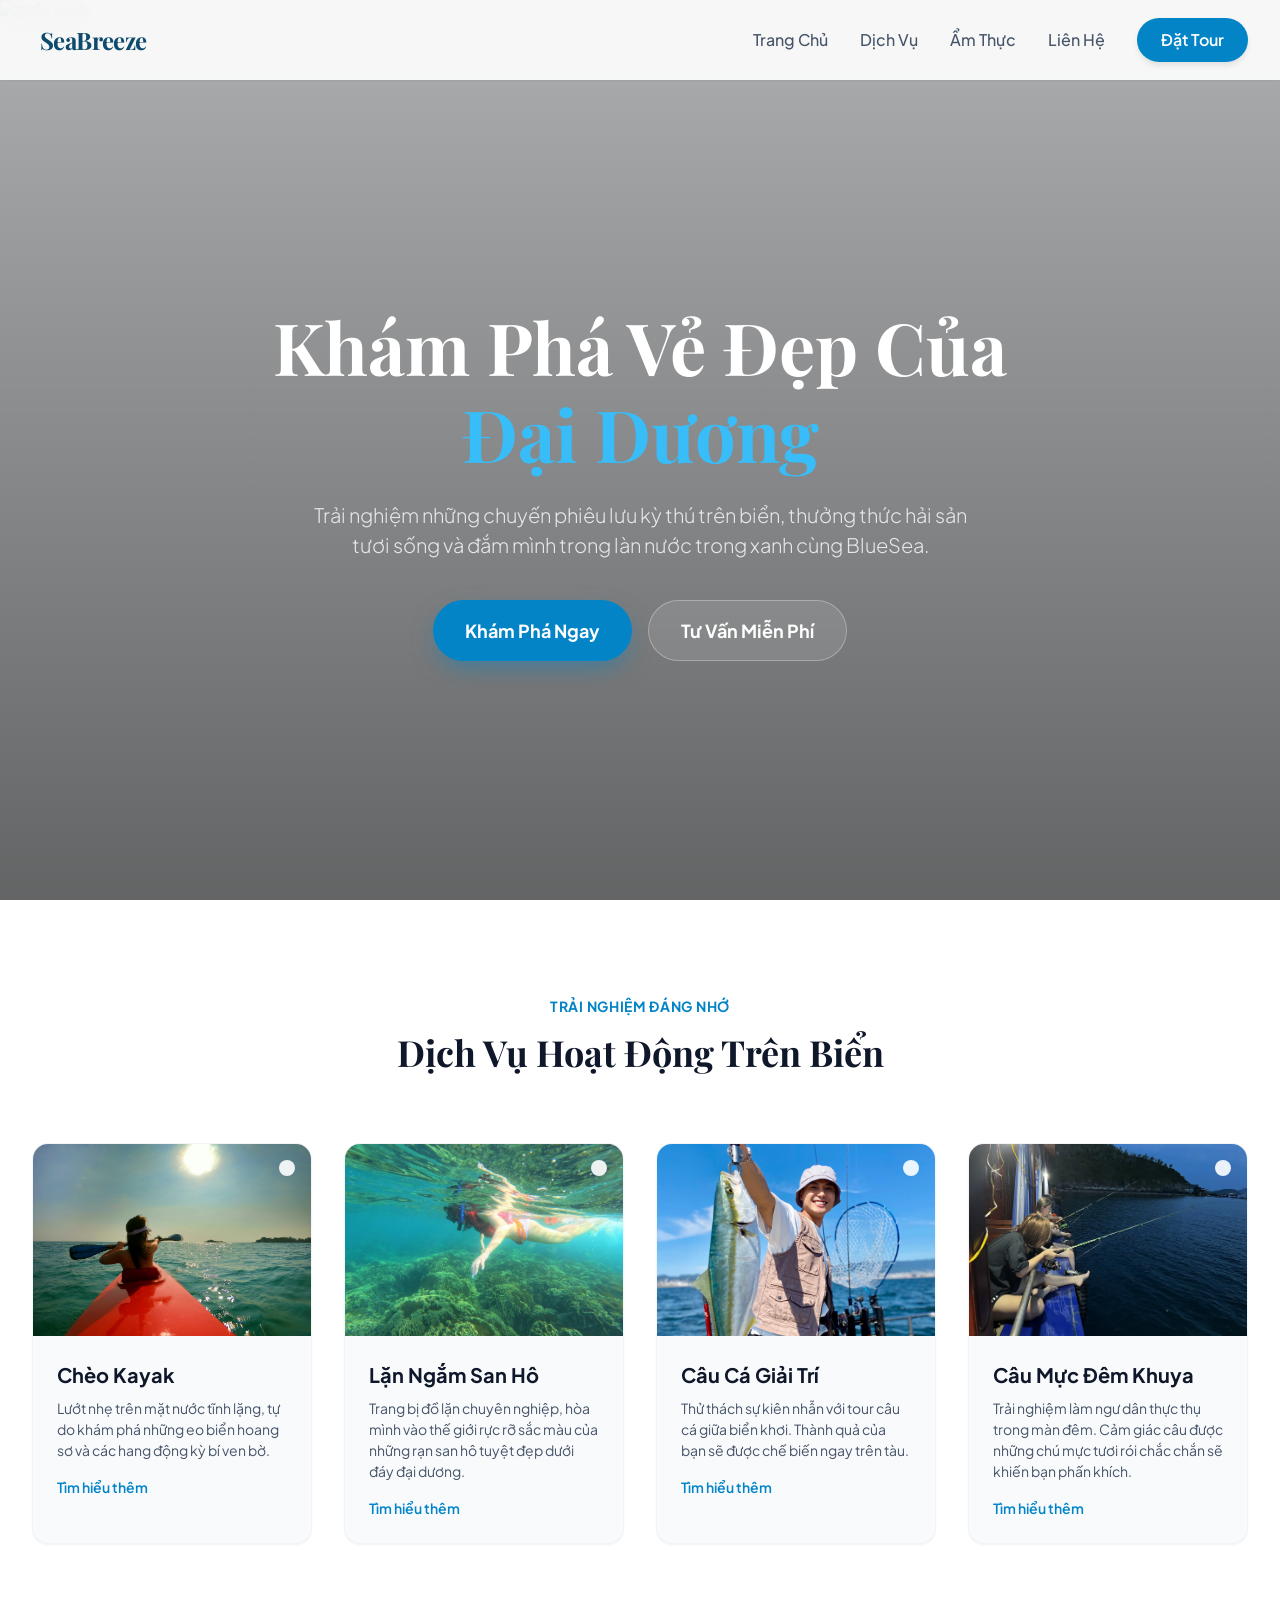
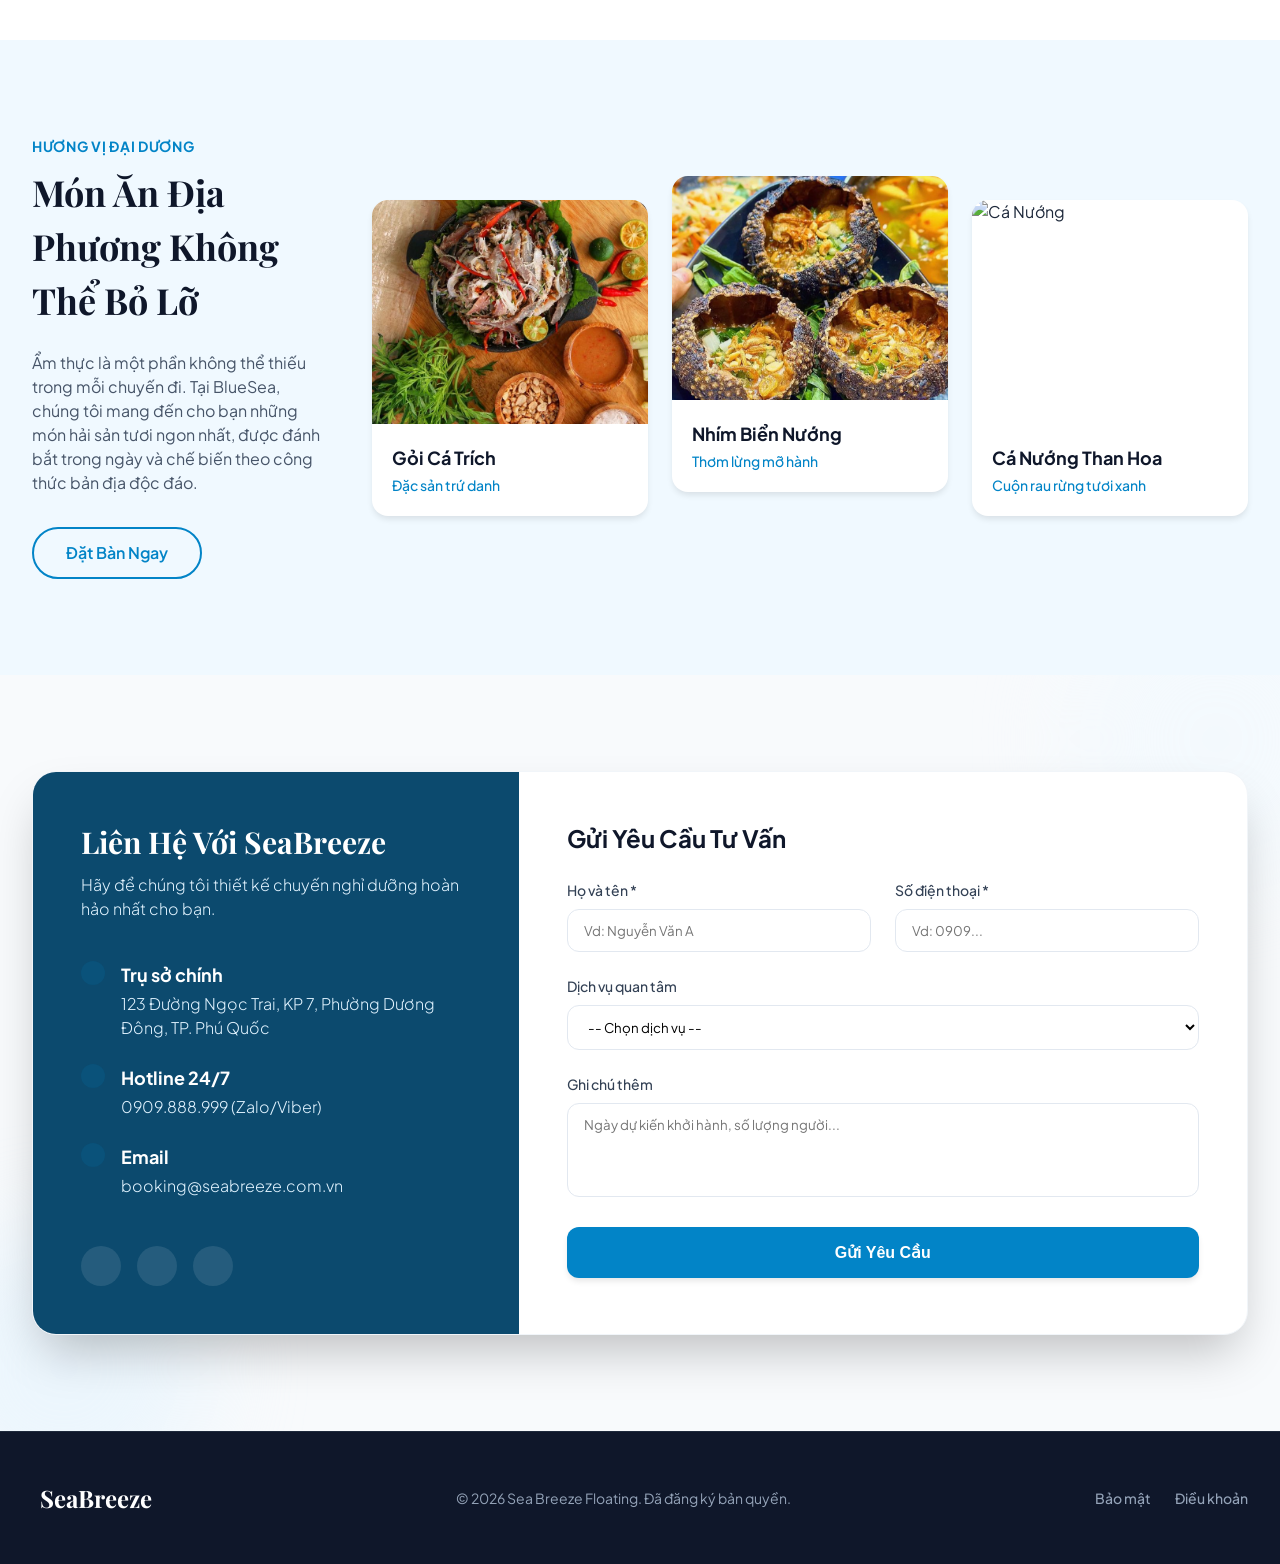
==== index.html @ 927262db "upload project" ====
<!DOCTYPE html>
<html lang="vi">
<head>
    <meta charset="UTF-8">
    <meta name="viewport" content="width=device-width, initial-scale=1.0">
    <title>Sea Breeze Floating - Khám Phá Đại Dương</title>
    
    <link rel="preconnect" href="https://fonts.googleapis.com">
    <link rel="preconnect" href="https://fonts.gstatic.com" crossorigin>
    <link href="https://fonts.googleapis.com/css2?family=Playfair+Display:wght@600;700&family=Plus+Jakarta+Sans:wght@300;400;500;600;700&display=swap" rel="stylesheet">
    <link rel="stylesheet" href="styles/style.css">
    <script src="https://unpkg.com/@phosphor-icons/web"></script>
</head>
<body> 

    <nav id="navbar" class="navbar">
        <div class="container navbar-inner">
            <a href="#" class="logo">
                <i class="ph-fill ph-waves icon-sea"></i>
                <span class="logo-text">SeaBreeze</span>
            </a>

            <div class="nav-links">
                <a href="index.html" class="nav-link">Trang Chủ</a>
                <a href="service.html" class="nav-link">Dịch Vụ</a>
                <a href="food.html" class="nav-link">Ẩm Thực</a>
                <a href="contact.html" class="nav-link">Liên Hệ</a>
                <a href="booking.html" class="btn btn-primary btn-book">Đặt Tour</a>
            </div>

            <div class="mobile-menu-btn">
                <button id="menuOpenBtn" aria-label="Menu">
                    <i class="ph ph-list"></i>
                </button>
            </div>
        </div>
    </nav>

    <section id="home" class="hero">
        <div class="hero-bg">
            <img src="https://images.unsplash.com/photo-1499793983690-e29da59ef1c2?ixlib=rb-4.0.3&auto=format&fit=crop&w=2070&q=80" alt="Biển xanh" />
            <div class="hero-overlay"></div>
        </div>

        <div class="hero-content">
            <h1 class="hero-title">Khám Phá Vẻ Đẹp Của <span>Đại Dương</span></h1>
            <p class="hero-subtitle">Trải nghiệm những chuyến phiêu lưu kỳ thú trên biển, thưởng thức hải sản tươi sống và đắm mình trong làn nước trong xanh cùng BlueSea.</p>
            <div class="hero-actions">
                <a href="#services" class="btn btn-primary btn-large shadow-glow">Khám Phá Ngay</a>
                <a href="#contact" class="btn btn-outline btn-large">Tư Vấn Miễn Phí</a>
            </div>
        </div>
    </section>

    <section id="services" class="section bg-white">
        <div class="container">
            <div class="section-header">
                <p class="section-tag">Trải nghiệm đáng nhớ</p>
                <h2 class="section-title">Dịch Vụ Hoạt Động Trên Biển</h2>
            </div>

            <div class="services-grid">
                <div class="service-card">
                    <div class="service-img-wrapper">
                        <img src="imgs/onbird-phu-quoc-mS9lLyuMPMs-unsplash.jpg" alt="Chèo Kayak">
                        <div class="service-icon"><i class="ph-fill ph-boat"></i></div>
                    </div>
                    <div class="service-info">
                        <h3>Chèo Kayak</h3>
                        <p>Lướt nhẹ trên mặt nước tĩnh lặng, tự do khám phá những eo biển hoang sơ và các hang động kỳ bí ven bờ.</p>
                        <a href="#" class="service-link">Tìm hiểu thêm <i class="ph-bold ph-arrow-right"></i></a>
                    </div>
                </div>

                <div class="service-card">
                    <div class="service-img-wrapper">
                        <img src="imgs/onbird-phu-quoc-RR9JfrD0iMQ-unsplash.jpg" alt="Lặn Biển">
                        <div class="service-icon"><i class="ph-fill ph-goggles"></i></div>
                    </div>
                    <div class="service-info">
                        <h3>Lặn Ngắm San Hô</h3>
                        <p>Trang bị đồ lặn chuyên nghiệp, hòa mình vào thế giới rực rỡ sắc màu của những rạn san hô tuyệt đẹp dưới đáy đại dương.</p>
                        <a href="#" class="service-link">Tìm hiểu thêm <i class="ph-bold ph-arrow-right"></i></a>
                    </div>
                </div>

                <div class="service-card">
                    <div class="service-img-wrapper">
                        <img src="imgs/cauca.jpg" alt="Câu Cá">
                        <div class="service-icon"><i class="ph-fill ph-fish-simple"></i></div>
                    </div>
                    <div class="service-info">
                        <h3>Câu Cá Giải Trí</h3>
                        <p>Thử thách sự kiên nhẫn với tour câu cá giữa biển khơi. Thành quả của bạn sẽ được chế biến ngay trên tàu.</p>
                        <a href="#" class="service-link">Tìm hiểu thêm <i class="ph-bold ph-arrow-right"></i></a>
                    </div>
                </div>

                <div class="service-card">
                    <div class="service-img-wrapper">
                        <img src="imgs/tour-cau-muc-dem-3.webp" alt="Câu Mực Đêm">
                        <div class="service-icon"><i class="ph-fill ph-moon-stars"></i></div>
                    </div>
                    <div class="service-info">
                        <h3>Câu Mực Đêm Khuya</h3>
                        <p>Trải nghiệm làm ngư dân thực thụ trong màn đêm. Cảm giác câu được những chú mực tươi rói chắc chắn sẽ khiến bạn phấn khích.</p>
                        <a href="#" class="service-link">Tìm hiểu thêm <i class="ph-bold ph-arrow-right"></i></a>
                    </div>
                </div>
            </div>
        </div>
    </section>

    <section id="food" class="section bg-light">
        <div class="container food-wrapper"> 
            <div class="food-text">
                <p class="section-tag">Hương vị đại dương</p>
                <h2 class="section-title text-left">Món Ăn Địa Phương Không Thể Bỏ Lỡ</h2>
                <p class="food-desc">Ẩm thực là một phần không thể thiếu trong mỗi chuyến đi. Tại BlueSea, chúng tôi mang đến cho bạn những món hải sản tươi ngon nhất, được đánh bắt trong ngày và chế biến theo công thức bản địa độc đáo.</p>
                <a href="booking.html" class="btn btn-outline-primary">Đặt Bàn Ngay</a>
            </div>

            <div class="food-grid">
                <div class="food-card">
                    <div class="food-img">
                        <img src="imgs/goi-ca-trich.jpg" alt="Gỏi Cá Trích">
                    </div>
                    <div class="food-info">
                        <h4>Gỏi Cá Trích</h4>
                        <p>Đặc sản trứ danh</p>
                    </div>
                </div>
                
                <div class="food-card offset-card">
                    <div class="food-img">
                        <img src="imgs/nhum_nuong.webp" alt="Nhím Biển">
                    </div>
                    <div class="food-info">
                        <h4>Nhím Biển Nướng</h4>
                        <p>Thơm lừng mỡ hành</p>
                    </div>
                </div>

                <div class="food-card">
                    <div class="food-img">
                        <img src="https://images.unsplash.com/photo-1580476262798-bddd9f4b7369?ixlib=rb-4.0.3&auto=format&fit=crop&w=600&q=80" alt="Cá Nướng">
                    </div>
                    <div class="food-info">
                        <h4>Cá Nướng Than Hoa</h4>
                        <p>Cuộn rau rừng tươi xanh</p>
                    </div>
                </div>
            </div>
        </div>
    </section>

    <section id="contact" class="section contact-section relative-box">
        <div class="decor-blob blob-tr"></div>
        <div class="decor-blob blob-bl"></div>

        <div class="container relative-z">
            <div class="contact-box">
                <div class="contact-info-panel">
                    <div class="contact-bg-overlay"></div>
                    <div class="relative-z">
                        <h3>Liên Hệ Với SeaBreeze</h3>
                        <p class="subtitle">Hãy để chúng tôi thiết kế chuyến nghỉ dưỡng hoàn hảo nhất cho bạn.</p>

                        <ul class="contact-list">
                            <li>
                                <div class="icon-circle"><i class="ph-fill ph-map-pin"></i></div>
                                <div>
                                    <strong>Trụ sở chính</strong>
                                    <span>123 Đường Ngọc Trai, KP 7, Phường Dương Đông, TP. Phú Quốc</span>
                                </div>
                            </li>
                            <li>
                                <div class="icon-circle"><i class="ph-fill ph-phone-call"></i></div>
                                <div>
                                    <strong>Hotline 24/7</strong>
                                    <span>0909.888.999 (Zalo/Viber)</span>
                                </div>
                            </li>
                            <li>
                                <div class="icon-circle"><i class="ph-fill ph-envelope"></i></div>
                                <div>
                                    <strong>Email</strong>
                                    <span>booking@seabreeze.com.vn</span>
                                </div>
                            </li>
                        </ul>
                    </div>
                    
                    <div class="social-links relative-z">
                        <a href="#"><i class="ph-fill ph-facebook-logo"></i></a>
                        <a href="#"><i class="ph-fill ph-instagram-logo"></i></a>
                        <a href="#"><i class="ph-fill ph-youtube-logo"></i></a>
                    </div>
                </div>

                <div class="contact-form-panel">
                    <h3>Gửi Yêu Cầu Tư Vấn</h3>
                    <form action="#" method="POST">
                        <div class="form-grid">
                            <div class="form-group">
                                <label>Họ và tên *</label>
                                <input type="text" placeholder="Vd: Nguyễn Văn A" required>
                            </div>
                            <div class="form-group">
                                <label>Số điện thoại *</label>
                                <input type="tel" placeholder="Vd: 0909..." required>
                            </div>
                        </div>
                        
                        <div class="form-group">
                            <label>Dịch vụ quan tâm</label>
                            <select>
                                <option>-- Chọn dịch vụ --</option>
                                <option>Tour Chèo Kayak</option>
                                <option>Tour Lặn Ngắm San Hô</option>
                                <option>Tour Câu Mực Đêm Khuya</option>
                                <option>Gói Nghỉ Dưỡng & Ẩm Thực</option>
                            </select>
                        </div>

                        <div class="form-group">
                            <label>Ghi chú thêm</label>
                            <textarea rows="4" placeholder="Ngày dự kiến khởi hành, số lượng người..."></textarea>
                        </div>

                        <button type="submit" class="btn btn-primary btn-submit">Gửi Yêu Cầu</button>
                    </form>
                </div>
            </div>
        </div>
    </section>

    <footer class="footer">
        <div class="container footer-inner">
            <div class="footer-logo">
                <i class="ph-fill ph-waves"></i>
                <span>SeaBreeze</span>
            </div>
            <p class="copyright">© 2026 Sea Breeze Floating. Đã đăng ký bản quyền.</p>
            <div class="footer-links">
                <a href="#">Bảo mật</a>
                <a href="#">Điều khoản</a>
            </div>
        </div>
    </footer>

    <div id="menuOverlay" class="menu-overlay"></div>

    <nav id="menuDrawer" class="menu-drawer">
        <div class="menu-header">
            <span class="menu-brand">SeaBreeze</span>
            <button id="menuCloseBtn" class="menu-close-btn" aria-label="Đóng menu">
                <i class="ph ph-x"></i>
            </button>
        </div>

        <ul class="menu-list">
            <li><a href="#home" class="menu-link">Trang Chủ</a></li>
            <li><a href="#services" class="menu-link">Dịch Vụ</a></li>
            <li><a href="#food" class="menu-link">Ẩm Thực</a></li>
            <li><a href="#contact" class="menu-link">Liên Hệ</a></li>
        </ul>

        <div class="menu-footer">
            <a href="#contact" class="btn btn-primary menu-cta">Đặt Tour Ngay</a>
        </div>
    </nav>
    <script src="js/main.js" defer></script>
</body>
</html>
---- styles/style.css ----
/* ================= VARIABLES & SETUP ================= */
:root {
    /* Fonts */
    --font-sans: 'Plus Jakarta Sans', sans-serif;
    --font-serif: 'Playfair Display', serif;
    
    /* Colors - Sea */
    --sea-50: #f0f9ff;
    --sea-100: #e0f2fe;
    --sea-300: #7dd3fc;
    --sea-400: #38bdf8;
    --sea-500: #0ea5e9;
    --sea-600: #0284c7;
    --sea-700: #0369a1;
    --sea-800: #075985;
    --sea-900: #0c4a6e;

    /* Colors - Slate */
    --slate-50: #f8fafc;
    --slate-100: #f1f5f9;
    --slate-200: #e2e8f0;
    --slate-400: #94a3b8;
    --slate-600: #475569;
    --slate-700: #334155;
    --slate-800: #1e293b;
    --slate-900: #0f172a;
}

* {
    margin: 0;
    padding: 0;
    box-sizing: border-box;
}

html {
    scroll-behavior: smooth;
}

body {
    font-family: var(--font-sans);
    color: var(--slate-800);
    background-color: var(--slate-50);
    -webkit-font-smoothing: antialiased;
    line-height: 1.5;
}

a {
    text-decoration: none;
    color: inherit;
}

img {
    max-width: 100%;
    height: auto;
    display: block;
}

/* ================= REUSABLE UTILITIES ================= */
.container {
    max-width: 1280px; /* max-w-7xl */
    margin: 0 auto;
    padding: 0 1rem;
}
@media (min-width: 640px) { .container { padding: 0 1.5rem; } }
@media (min-width: 1024px) { .container { padding: 0 2rem; } }

.section { padding: 6rem 0; } /* py-24 */
.bg-white { background-color: #ffffff; }
.bg-light { background-color: var(--sea-50); }
.relative-box { position: relative; overflow: hidden; }
.relative-z { position: relative; z-index: 10; }

/* Buttons */
.btn {
    display: inline-flex;
    align-items: center;
    justify-content: center;
    font-weight: 600;
    border-radius: 9999px;
    transition: all 0.3s ease;
    cursor: pointer;
}
.btn-primary {
    background-color: var(--sea-600);
    color: #fff;
    padding: 0.625rem 1.5rem;
    box-shadow: 0 4px 6px -1px rgba(0, 0, 0, 0.1);
}
.btn-primary:hover {
    background-color: var(--sea-800);
    box-shadow: 0 10px 15px -3px rgba(0, 0, 0, 0.1);
    transform: translateY(-2px);
}
.btn-large {
    padding: 1rem 2rem;
    font-size: 1.125rem;
    font-weight: 700;
}
.shadow-glow { box-shadow: 0 10px 25px -5px rgba(2, 132, 199, 0.5); }
.shadow-glow:hover { box-shadow: 0 15px 30px -5px rgba(2, 132, 199, 0.6); }

.btn-outline {
    background-color: rgba(255, 255, 255, 0.1);
    backdrop-filter: blur(4px);
    border: 1px solid rgba(255, 255, 255, 0.3);
    color: #fff;
}
.btn-outline:hover { background-color: rgba(255, 255, 255, 0.2); }

.btn-outline-primary {
    border: 2px solid var(--sea-600);
    color: var(--sea-600);
    padding: 0.75rem 2rem;
}
.btn-outline-primary:hover {
    background-color: var(--sea-600);
    color: #fff;
}

/* Typography */
.section-header {
    text-align: center;
    margin-bottom: 4rem;
}
.section-tag {
    color: var(--sea-600);
    font-weight: 700;
    letter-spacing: 0.05em;
    text-transform: uppercase;
    font-size: 0.875rem;
    margin-bottom: 0.5rem;
}
.section-title {
    font-family: var(--font-serif);
    font-size: 1.875rem;
    font-weight: 700;
    color: var(--slate-900);
}
@media (min-width: 768px) { .section-title { font-size: 2.25rem; } }
.text-left { text-align: left; margin-bottom: 1.5rem; }

/* ================= NAVBAR ================= */
.navbar {
    position: fixed;
    top: 0;  /* FIX: Giữ menu dính chặt mép trên */
    left: 0; /* FIX: Giữ menu dính chặt mép trái */
    width: 100%;
    z-index: 50;
    transition: all 0.3s ease;
    background-color: rgba(255, 255, 255, 0.9);
    backdrop-filter: blur(12px);
    box-shadow: 0 1px 2px 0 rgba(0, 0, 0, 0.05);
}
.navbar-inner {
    display: flex;
    justify-content: space-between;
    align-items: center;
    height: 5rem;
}
.logo { display: flex; align-items: center; gap: 0.5rem; }
.icon-sea { font-size: 1.875rem; color: var(--sea-600); }
.logo-text {
    font-family: var(--font-serif);
    font-weight: 700;
    font-size: 1.5rem;
    color: var(--sea-900);
    letter-spacing: -0.025em;
}

.nav-links { display: none; align-items: center; gap: 2rem; }
@media (min-width: 768px) { .nav-links { display: flex; } }
.nav-link {
    color: var(--slate-600);
    font-weight: 500;
    transition: color 0.3s;
}
.nav-link:hover { color: var(--sea-600); }

.mobile-menu-btn { display: flex; align-items: center; }
@media (min-width: 768px) { .mobile-menu-btn { display: none; } }
.mobile-menu-btn button {
    background: none;
    border: none;
    color: var(--slate-600);
    font-size: 1.875rem;
    cursor: pointer;
}
.mobile-menu-btn button:hover { color: var(--sea-600); }

/* ================= HERO SECTION ================= */
.hero {
    position: relative;
    height: 100vh;
    display: flex;
    align-items: center;
    justify-content: center;
}
.hero-bg {
    position: absolute;
    inset: 0;
    width: 100%;
    height: 100%;
}
.hero-bg img {
    width: 100%;
    height: 100%;
    object-fit: cover;
}
.hero-overlay {
    position: absolute;
    inset: 0;
    background: linear-gradient(to bottom, rgba(0,0,0,0.3) 0%, rgba(0,0,0,0.6) 100%);
}
.hero-content {
    position: relative;
    z-index: 10;
    text-align: center;
    padding: 0 1rem;
    max-width: 56rem;
    margin: 4rem auto 0;
}
.hero-title {
    font-family: var(--font-serif);
    font-size: 2.25rem;
    font-weight: 700;
    color: #fff;
    line-height: 1.2;
    margin-bottom: 1.5rem;
}
.hero-title span { color: var(--sea-400); }
@media (min-width: 768px) { .hero-title { font-size: 3.75rem; } }
@media (min-width: 1024px) { .hero-title { font-size: 4.5rem; } }

.hero-subtitle {
    font-size: 1.125rem;
    color: #e5e7eb;
    margin-bottom: 2.5rem;
    font-weight: 300;
    max-width: 42rem;
    margin-inline: auto;
}
@media (min-width: 768px) { .hero-subtitle { font-size: 1.25rem; } }

.hero-actions {
    display: flex;
    flex-direction: column;
    gap: 1rem;
    justify-content: center;
}
@media (min-width: 640px) { .hero-actions { flex-direction: row; } }

/* ================= SERVICES SECTION ================= */
.services-grid {
    display: grid;
    grid-template-columns: 1fr;
    gap: 2rem;
}
@media (min-width: 768px) { .services-grid { grid-template-columns: repeat(2, 1fr); } }
@media (min-width: 1024px) { .services-grid { grid-template-columns: repeat(4, 1fr); } }

.service-card {
    background-color: var(--slate-50);
    border-radius: 1rem;
    overflow: hidden;
    box-shadow: 0 1px 2px 0 rgba(0,0,0,0.05);
    border: 1px solid var(--slate-100);
    transition: all 0.3s ease;
}
.service-card:hover {
    box-shadow: 0 20px 25px -5px rgba(0,0,0,0.1);
    transform: translateY(-0.5rem);
}
.service-img-wrapper {
    height: 12rem;
    position: relative;
    overflow: hidden;
}
.service-img-wrapper img {
    width: 100%;
    height: 100%;
    object-fit: cover;
    transition: transform 0.5s ease;
}
.service-card:hover .service-img-wrapper img {
    transform: scale(1.1);
}
.service-icon {
    position: absolute;
    top: 1rem;
    right: 1rem;
    background-color: rgba(255,255,255,0.9);
    backdrop-filter: blur(4px);
    padding: 0.5rem;
    border-radius: 9999px;
    color: var(--sea-600);
    font-size: 1.25rem;
    display: flex;
}
.service-info { padding: 1.5rem; }
.service-info h3 {
    font-weight: 700;
    font-size: 1.25rem;
    color: var(--slate-900);
    margin-bottom: 0.5rem;
}
.service-info p {
    color: var(--slate-600);
    font-size: 0.875rem;
    margin-bottom: 1rem;
}
.service-link {
    color: var(--sea-600);
    font-weight: 600;
    font-size: 0.875rem;
    display: flex;
    align-items: center;
    gap: 0.25rem;
}
.service-card:hover .service-link { color: var(--sea-800); }

/* ================= FOOD SECTION ================= */
.food-wrapper { 
    display: flex;
    flex-direction: column;
    gap: 3rem;
    align-items: center;
}
@media (min-width: 1024px) {
    .food-wrapper { flex-direction: row; }
    .food-text { width: 33.333%; }
    .food-grid { width: 66.666%; }
}
.food-desc {
    color: var(--slate-600);
    margin-bottom: 2rem;
}
.food-grid {
    display: grid;
    grid-template-columns: 1fr;
    gap: 1.5rem; 
    width: 100%;
}
@media (min-width: 640px) { .food-grid { grid-template-columns: repeat(2, 1fr); } }
@media (min-width: 768px) { .food-grid { grid-template-columns: repeat(3, 1fr); } }

.food-card {
    background-color: #fff;
    border-radius: 1rem;
    overflow: hidden;
    box-shadow: 0 4px 6px -1px rgba(0,0,0,0.1);
    transition: transform 0.3s;
}
@media (min-width: 768px) {
    .offset-card { transform: translateY(-1.5rem); }
}
.food-img {
    height: 14rem;
    overflow: hidden;
}
.food-img img {
    width: 100%;
    height: 100%;
    object-fit: cover; 
    transition: transform 0.5s ease;
}
.food-card:hover .food-img img { transform: scale(1.05); } 
.food-info { padding: 1.25rem; }
.food-info h4 {
    font-weight: 700;
    font-size: 1.125rem;
    color: var(--slate-900);
}
.food-info p {
    color: var(--sea-600);
    font-weight: 500;
    font-size: 0.875rem;
    margin-top: 0.25rem;
}

/* ================= CONTACT SECTION ================= */
.decor-blob {
    position: absolute;
    width: 18rem;
    height: 18rem;
    border-radius: 50%;
    opacity: 0.5;
    filter: blur(48px);
}
.blob-tr { top: 0; right: 0; margin: -5rem -5rem 0 0; background-color: var(--sea-50); }
.blob-bl { bottom: 0; left: 0; margin: 0 0 -5rem -5rem; background-color: var(--sea-100); }

.contact-box {
    background-color: #fff;
    border-radius: 1.5rem;
    box-shadow: 0 25px 50px -12px rgba(0,0,0,0.25);
    display: flex;
    flex-direction: column;
    overflow: hidden;
    border: 1px solid var(--slate-100);
}
@media (min-width: 1024px) { .contact-box { flex-direction: row; } }

.contact-info-panel {
    background-color: var(--sea-900);
    color: #fff;
    padding: 3rem;
    position: relative;
    display: flex;
    flex-direction: column;
    justify-content: space-between;
}
@media (min-width: 1024px) { .contact-info-panel { width: 40%; } }

.contact-bg-overlay {
    position: absolute;
    inset: 0;
    opacity: 0.1;
    background-image: url('https://images.unsplash.com/photo-1507525428034-b723cf961d3e?ixlib=rb-4.0.3&auto=format&fit=crop&w=800&q=80');
    background-size: cover;
    background-position: center;
}

.contact-info-panel h3 {
    font-family: var(--font-serif);
    font-size: 1.875rem;
    font-weight: 700;
    margin-bottom: 0.5rem;
}
.contact-info-panel .subtitle {
    color: var(--sea-100);
    font-weight: 300;
    margin-bottom: 2.5rem;
}
.contact-list { list-style: none; display: flex; flex-direction: column; gap: 1.5rem; }
.contact-list li { display: flex; gap: 1rem; align-items: flex-start; }
.icon-circle {
    background-color: rgba(7, 89, 133, 0.5); /* sea-800/50 */
    padding: 0.75rem;
    border-radius: 9999px;
    color: var(--sea-300);
    font-size: 1.5rem;
    display: flex;
}
.contact-list strong { display: block; font-size: 1.125rem; margin-bottom: 0.25rem; }
.contact-list span { color: var(--sea-100); font-weight: 300; }

.social-links { display: flex; gap: 1rem; margin-top: 3rem; }
.social-links a {
    width: 2.5rem;
    height: 2.5rem;
    border-radius: 50%;
    background-color: rgba(255,255,255,0.1);
    display: flex;
    align-items: center;
    justify-content: center;
    transition: background-color 0.3s;
    font-size: 1.25rem;
}
.social-links a:hover { background-color: var(--sea-400); }

.contact-form-panel { padding: 3rem; }
@media (min-width: 1024px) { .contact-form-panel { width: 60%; } }
.contact-form-panel h3 {
    font-size: 1.5rem;
    font-weight: 700;
    color: var(--slate-900);
    margin-bottom: 1.5rem;
}
form { display: flex; flex-direction: column; gap: 1.5rem; }
.form-grid { display: grid; grid-template-columns: 1fr; gap: 1.5rem; }
@media (min-width: 768px) { .form-grid { grid-template-columns: 1fr 1fr; } }
.form-group label {
    display: block;
    font-size: 0.875rem;
    font-weight: 500;
    color: var(--slate-700);
    margin-bottom: 0.5rem;
}
.form-group input, .form-group select, .form-group textarea {
    width: 100%;
    padding: 0.75rem 1rem;
    border-radius: 0.75rem;
    border: 1px solid var(--slate-200);
    outline: none;
    transition: all 0.3s;
    font-family: inherit;
    background-color: #fff;
}
.form-group input:focus, .form-group select:focus, .form-group textarea:focus {
    border-color: var(--sea-600);
    box-shadow: 0 0 0 2px rgba(2, 132, 199, 0.2); /* ring-sea-600 */
}
.form-group textarea { resize: none; }
.btn-submit {
    width: 100%;
    padding: 1rem;
    border: none;
    border-radius: 0.75rem;
    font-size: 1rem;
}

/* ================= FOOTER ================= */
.footer {
    background-color: var(--slate-900);
    color: var(--slate-400);
    padding: 3rem 0;
    border-top: 1px solid var(--slate-800);
}
.footer-inner {
    display: flex;
    flex-direction: column;
    align-items: center;
    gap: 1.5rem;
}
@media (min-width: 768px) {
    .footer-inner { flex-direction: row; justify-content: space-between; }
}
.footer-logo { display: flex; align-items: center; gap: 0.5rem; }
.footer-logo i { color: var(--sea-500); font-size: 1.875rem; }
.footer-logo span { font-family: var(--font-serif); font-weight: 700; font-size: 1.5rem; color: #fff; }
.copyright { font-size: 0.875rem; text-align: center; }
.footer-links { display: flex; gap: 1.5rem; font-size: 0.875rem; font-weight: 500; color: var(--slate-300); }
.footer-links a:hover { color: #fff; }

/* ================= MOBILE MENU ================= */
.menu-overlay {
    position: fixed;
    top: 0;
    left: 0;
    width: 100%;
    height: 100vh;
    background-color: rgba(15, 23, 42, 0.4); 
    backdrop-filter: blur(8px); 
    z-index: 90;
    opacity: 0;
    visibility: hidden;
    transition: all 0.3s ease-in-out;
}
.menu-overlay.active {
    opacity: 1;
    visibility: visible;
}
.menu-drawer {
    position: fixed;
    top: 0;
    right: -100%; 
    width: 85%;
    max-width: 340px;
    height: 100vh;
    background-color: #ffffff;
    z-index: 100;
    display: flex;
    flex-direction: column;
    box-shadow: -10px 0 30px rgba(0, 0, 0, 0.1);
    transition: right 0.4s cubic-bezier(0.16, 1, 0.3, 1); 
}
.menu-drawer.active { right: 0; }
.menu-header {
    display: flex;
    justify-content: space-between;
    align-items: center;
    padding: 1.5rem 1.5rem 1rem 1.5rem;
    border-bottom: 1px solid var(--slate-100);
}
.menu-brand {
    font-family: var(--font-serif);
    font-weight: 700;
    font-size: 1.5rem;
    color: var(--sea-900);
}
.menu-close-btn {
    background: none;
    border: none;
    color: var(--slate-600);
    font-size: 1.5rem;
    cursor: pointer;
    display: flex;
    align-items: center;
    justify-content: center;
    transition: color 0.3s, transform 0.3s;
}
.menu-close-btn:hover { color: var(--sea-600); transform: rotate(90deg); }
.menu-list {
    list-style: none;
    padding: 2rem 1.5rem;
    display: flex;
    flex-direction: column;
    gap: 1.75rem; 
    flex-grow: 1;
    overflow-y: auto;
}
.menu-list .menu-link {
    font-size: 1.125rem;
    font-weight: 600;
    color: var(--slate-700);
    display: block;
    transition: color 0.3s, transform 0.3s;
}
.menu-list .menu-link:hover { color: var(--sea-600); transform: translateX(5px); }
.menu-footer {
    padding: 1.5rem;
    border-top: 1px solid var(--slate-100);
    background-color: var(--slate-50);
}
.menu-cta { width: 100%; text-align: center; padding: 1rem; font-size: 1.125rem; }

/* ================= THÊM CHO CÁC TRANG PHỤ (SUBPAGES) ================= */

/* Page Banners */
.page-banner {
    position: relative;
    height: 40vh;
    min-height: 300px;
    display: flex;
    align-items: center;
    justify-content: center;
    text-align: center;
    padding-top: 5rem; /* FIX: Dùng padding-top thay vì margin để ảnh trượt lên bù cho navbar */
}
.page-banner img {
    position: absolute;
    inset: 0;
    width: 100%;
    height: 100%;
    object-fit: cover;
    z-index: -2;
}
.page-banner::after {
    content: '';
    position: absolute;
    inset: 0;
    background: linear-gradient(to bottom, rgba(0,0,0,0.3) 0%, rgba(2,132,199,0.6) 100%);
    z-index: -1;
}
.page-banner h1 {
    font-family: var(--font-serif);
    font-size: 2.5rem;
    font-weight: 700;
    color: #fff;
    margin-bottom: 0.5rem;
}
.page-banner p { color: var(--sea-100); font-size: 1.125rem; }
@media (min-width: 768px) { .page-banner h1 { font-size: 3.5rem; } }

/* Service Detailed Cards */
.service-detail-card {
    display: flex;
    flex-direction: column;
    background: var(--slate-50);
    border-radius: 1.5rem;
    overflow: hidden;
    border: 1px solid var(--slate-100);
    transition: transform 0.3s, box-shadow 0.3s;
}
.service-detail-card:hover { box-shadow: 0 10px 25px -5px rgba(0,0,0,0.1); }
.service-detail-img { height: 16rem; width: 100%; object-fit: cover; }
.service-detail-content { padding: 2rem; display: flex; flex-direction: column; flex-grow: 1; }
.service-detail-header { display: flex; justify-content: space-between; align-items: center; margin-bottom: 1rem; }
.service-price { background: var(--sea-100); color: var(--sea-700); font-weight: 700; padding: 0.25rem 0.75rem; border-radius: 0.5rem; font-size: 0.875rem; }
.service-features { list-style: none; margin: 1.5rem 0; color: var(--slate-500); font-size: 0.875rem; }
.service-features li { display: flex; align-items: center; gap: 0.5rem; margin-bottom: 0.5rem; }
.service-features i { color: var(--sea-500); }

/* Booking Form */
.booking-section { background-color: var(--slate-50); padding: 5rem 0; }
.booking-wrapper {
    background: #fff;
    border-radius: 1.5rem;
    padding: 2rem;
    box-shadow: 0 20px 25px -5px rgba(0,0,0,0.1);
    max-width: 56rem;
    margin: -6rem auto 0;
    position: relative;
    z-index: 10;
}
@media (min-width: 768px) { .booking-wrapper { padding: 3rem; } }
.booking-group-title {
    font-size: 1.125rem;
    font-weight: 700;
    color: var(--sea-800);
    border-bottom: 1px solid var(--slate-100);
    padding-bottom: 0.5rem;
    margin-bottom: 1.5rem;
    display: flex;
    align-items: center;
    gap: 0.5rem;
}
.booking-form .form-grid { margin-bottom: 2rem; }

/* Map Box */
.map-placeholder {
    width: 100%;
    height: 100%;
    min-height: 400px;
    background: var(--slate-200);
    border-radius: 1.5rem;
    position: relative;
    overflow: hidden;
    border: 4px solid #fff;
    box-shadow: 0 10px 15px -3px rgba(0,0,0,0.1);
}
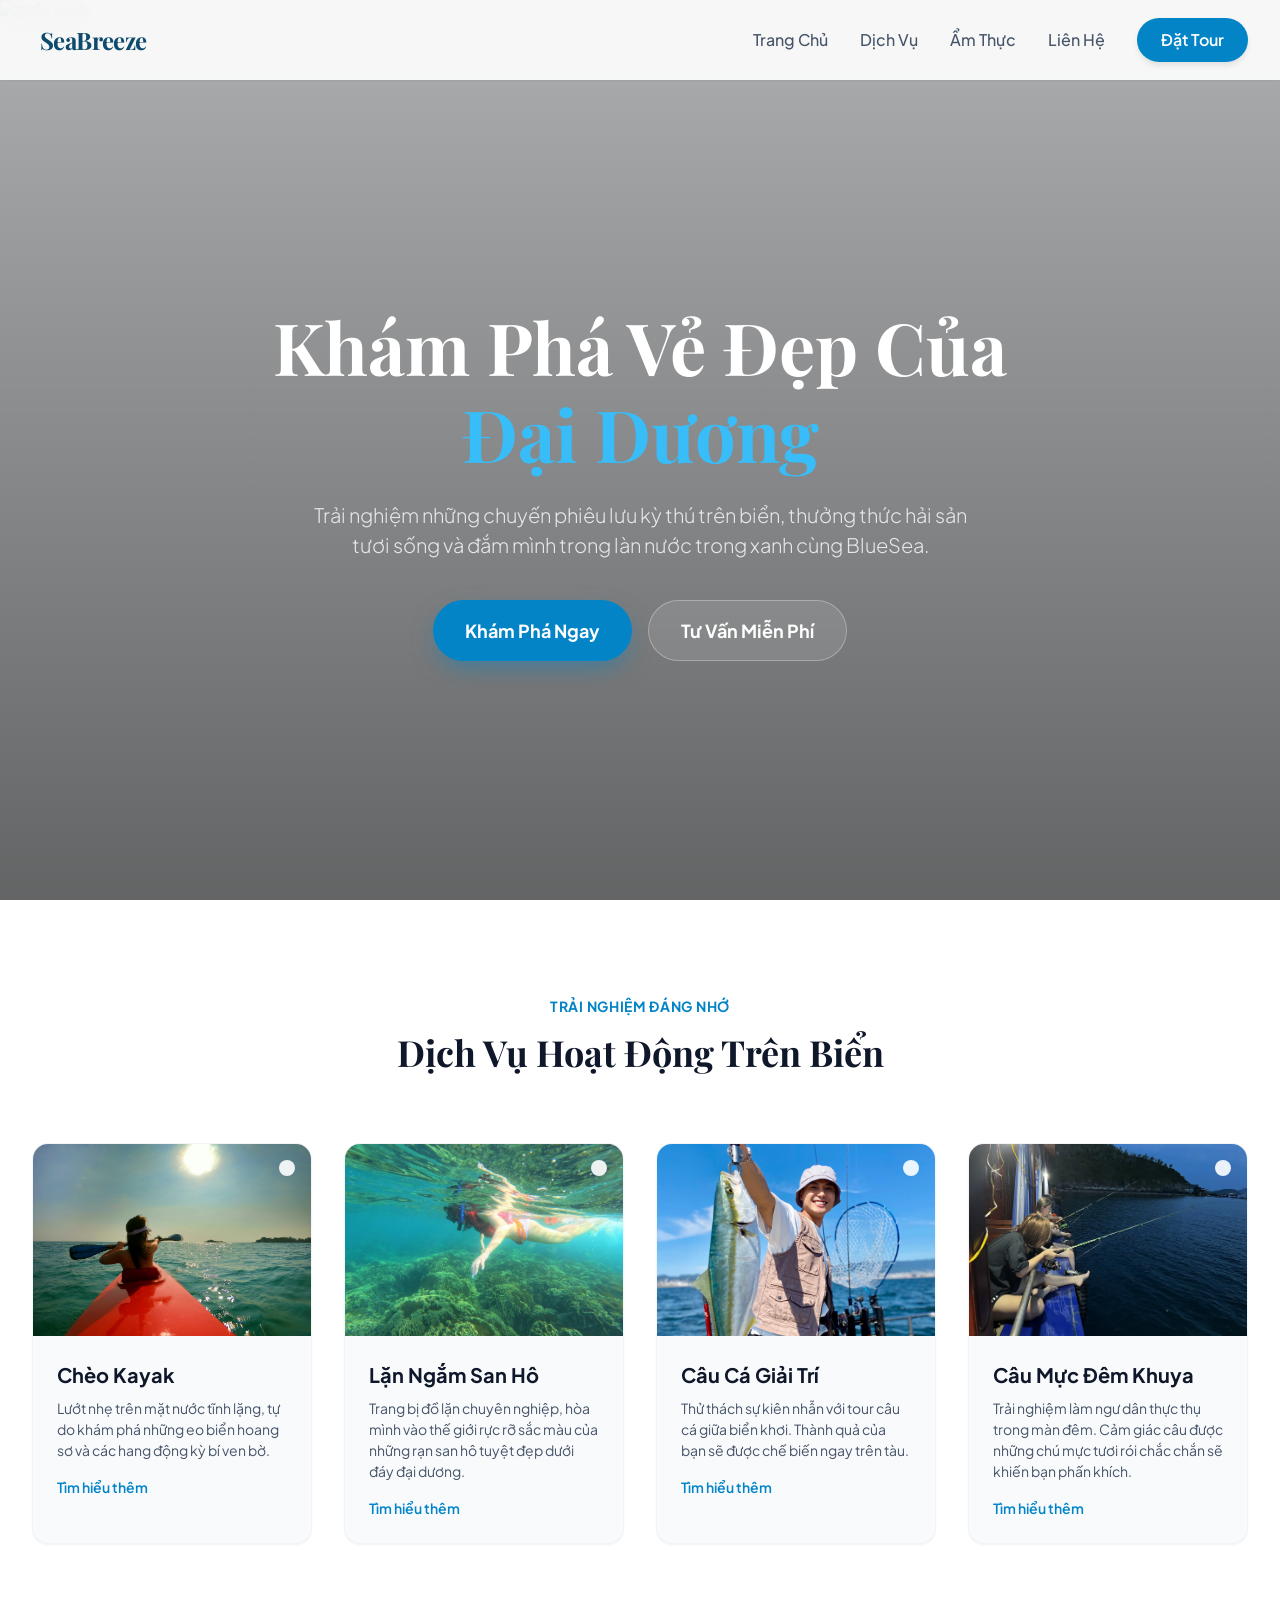
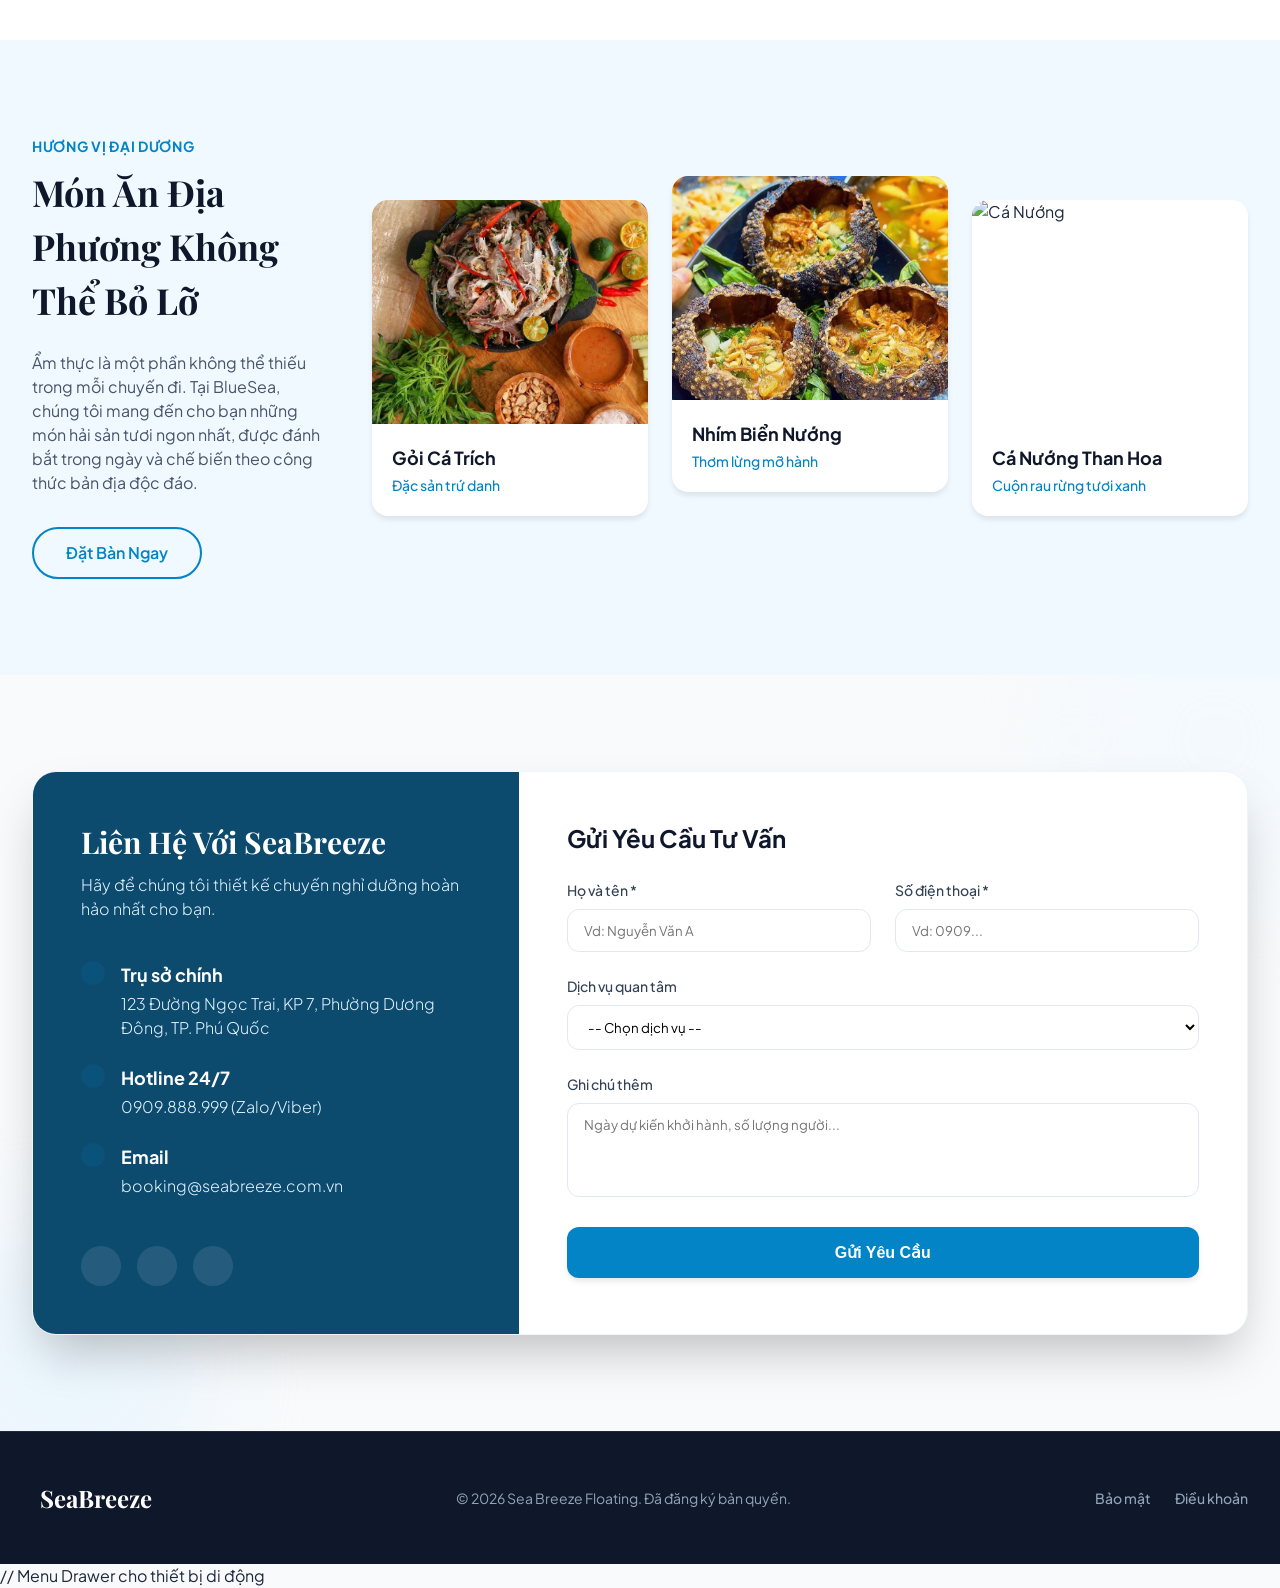
==== commit 7cf0b196: "fix menu mobile Co-authored-by: Copilot <copilot@github.com>" ====
--- a/index.html
+++ b/index.html
@@ -39,7 +39,7 @@
     <section id="home" class="hero">
         <div class="hero-bg">
             <img src="https://images.unsplash.com/photo-1499793983690-e29da59ef1c2?ixlib=rb-4.0.3&auto=format&fit=crop&w=2070&q=80" alt="Biển xanh" />
-            <div class="hero-overlay"></div>
+            <div class="hero-overlay"></div> 
         </div>
 
         <div class="hero-content">
@@ -249,6 +249,7 @@
         </div>
     </footer>
 
+    // Menu Drawer cho thiết bị di động
     <div id="menuOverlay" class="menu-overlay"></div>
 
     <nav id="menuDrawer" class="menu-drawer">
@@ -260,14 +261,14 @@
         </div>
 
         <ul class="menu-list">
-            <li><a href="#home" class="menu-link">Trang Chủ</a></li>
-            <li><a href="#services" class="menu-link">Dịch Vụ</a></li>
-            <li><a href="#food" class="menu-link">Ẩm Thực</a></li>
-            <li><a href="#contact" class="menu-link">Liên Hệ</a></li>
+            <li><a href="index.html" class="menu-link">Trang Chủ</a></li>
+            <li><a href="service.html" class="menu-link">Dịch Vụ</a></li>
+            <li><a href="food.html" class="menu-link">Ẩm Thực</a></li>
+            <li><a href="contact.html" class="menu-link">Liên Hệ</a></li>
         </ul>
 
         <div class="menu-footer">
-            <a href="#contact" class="btn btn-primary menu-cta">Đặt Tour Ngay</a>
+            <a href="booking.html" class="btn btn-primary menu-cta">Đặt Tour Ngay</a>
         </div>
     </nav>
     <script src="js/main.js" defer></script>
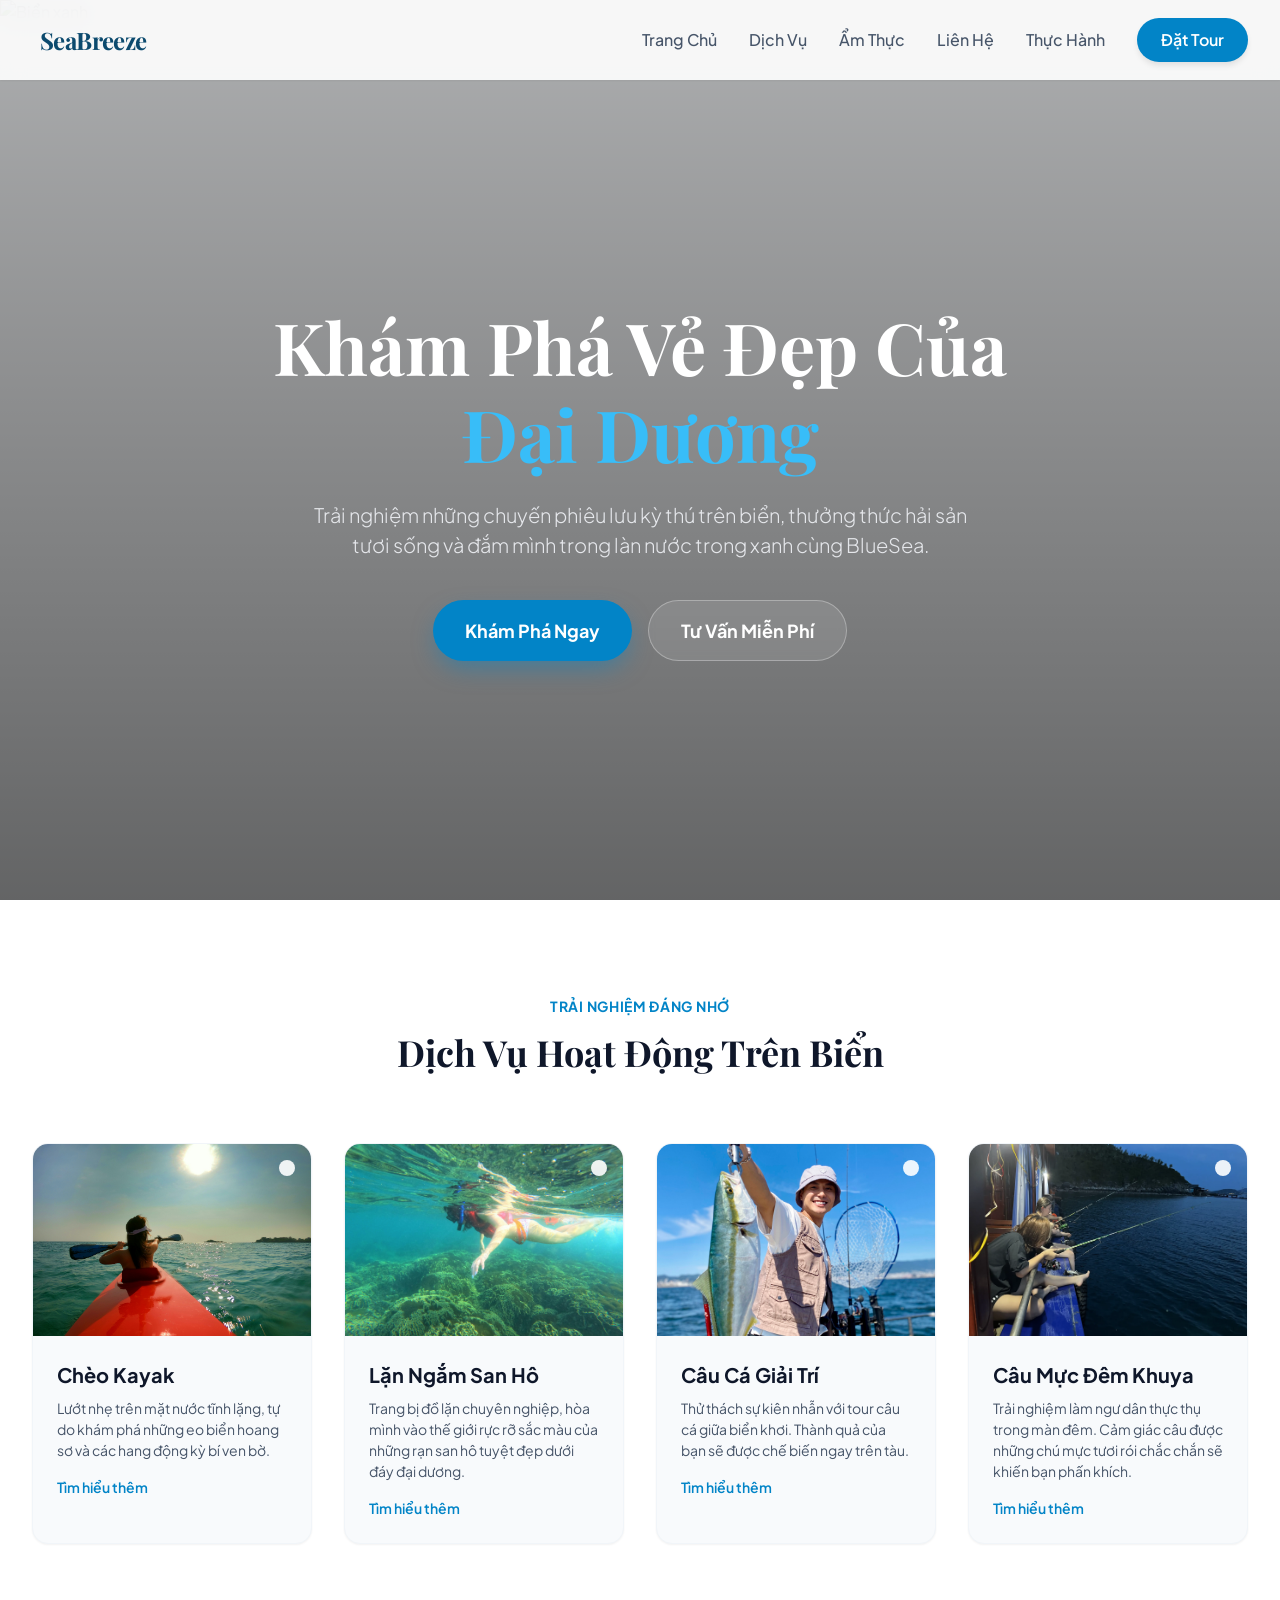
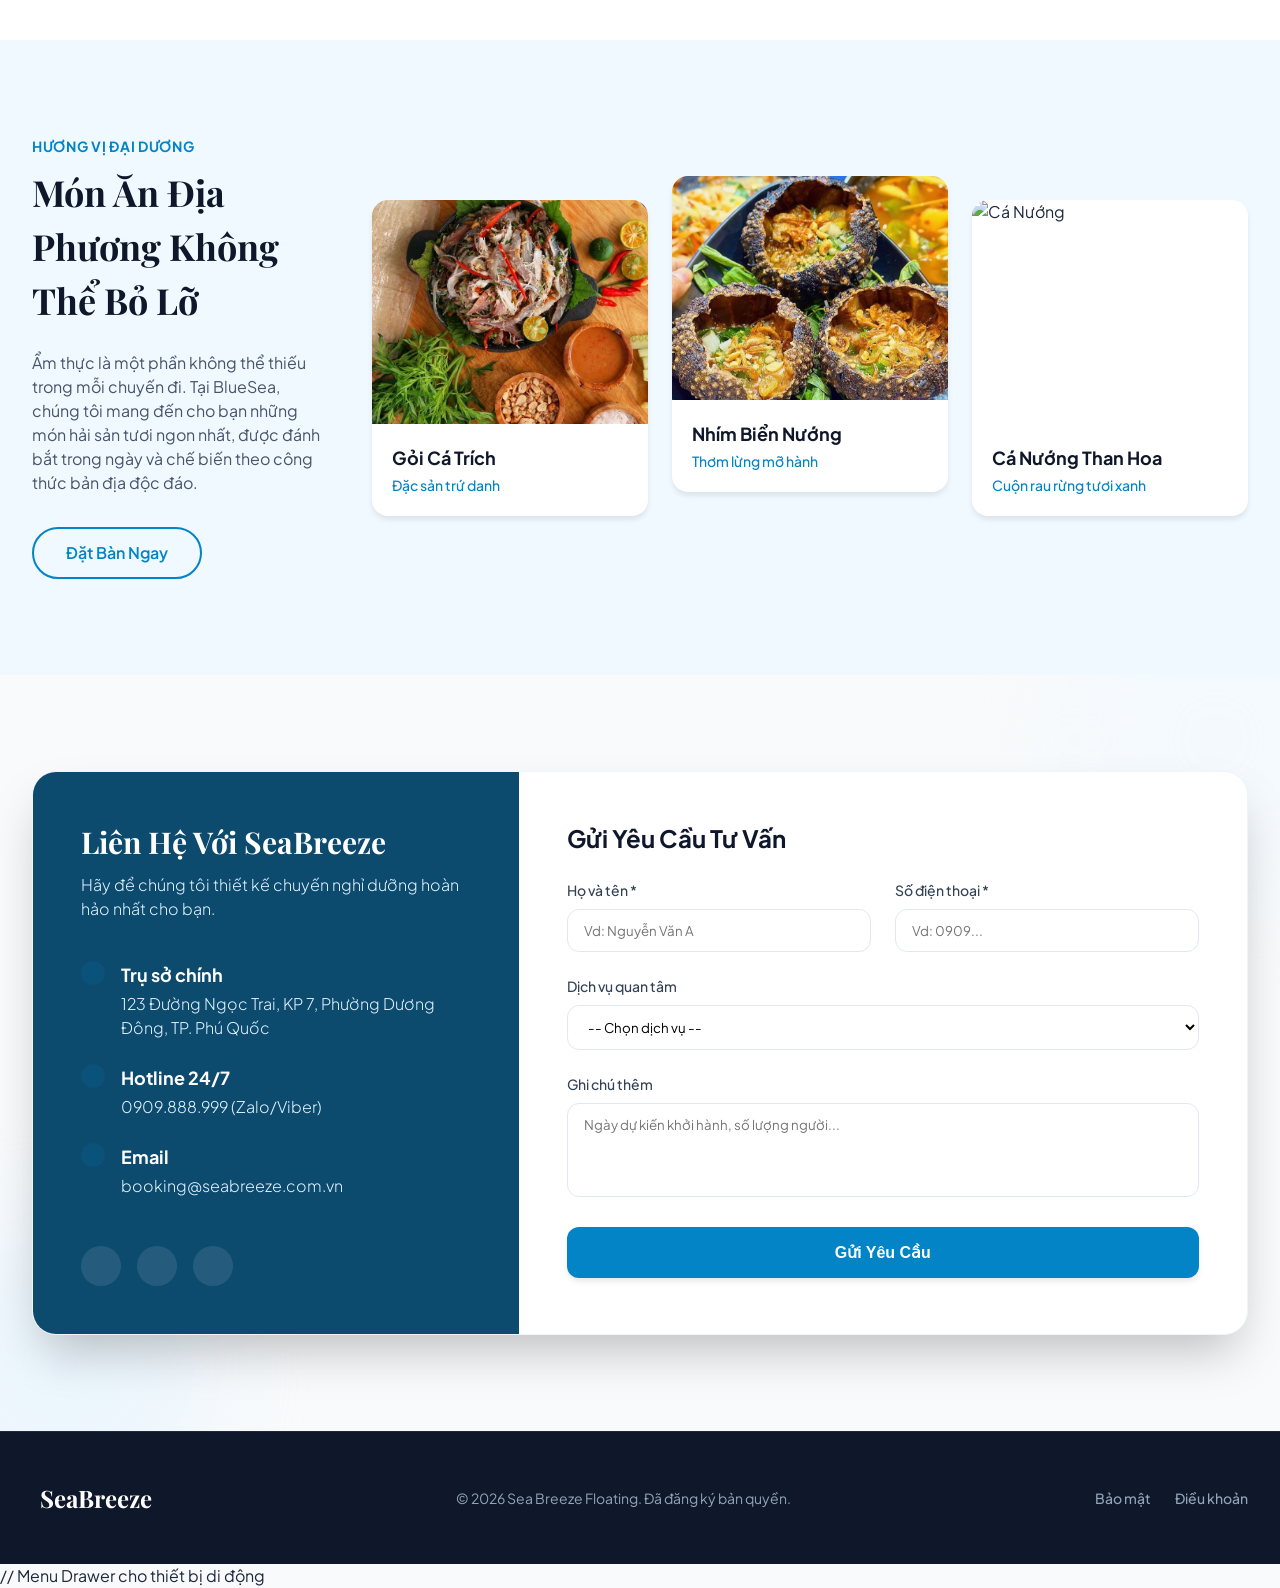
==== commit 291f8f19: "fix web upload lab thuc hanh" ====
--- a/index.html
+++ b/index.html
@@ -25,7 +25,10 @@
                 <a href="service.html" class="nav-link">Dịch Vụ</a>
                 <a href="food.html" class="nav-link">Ẩm Thực</a>
                 <a href="contact.html" class="nav-link">Liên Hệ</a>
+                <a href="practice.html" class="nav-link">Thực Hành</a>
                 <a href="booking.html" class="btn btn-primary btn-book">Đặt Tour</a>
+              
+
             </div>
 
             <div class="mobile-menu-btn">
@@ -265,6 +268,7 @@
             <li><a href="service.html" class="menu-link">Dịch Vụ</a></li>
             <li><a href="food.html" class="menu-link">Ẩm Thực</a></li>
             <li><a href="contact.html" class="menu-link">Liên Hệ</a></li>
+            <li><a href="practice.html" class="menu-link">Thực Hành</a></li>
         </ul>
 
         <div class="menu-footer">
